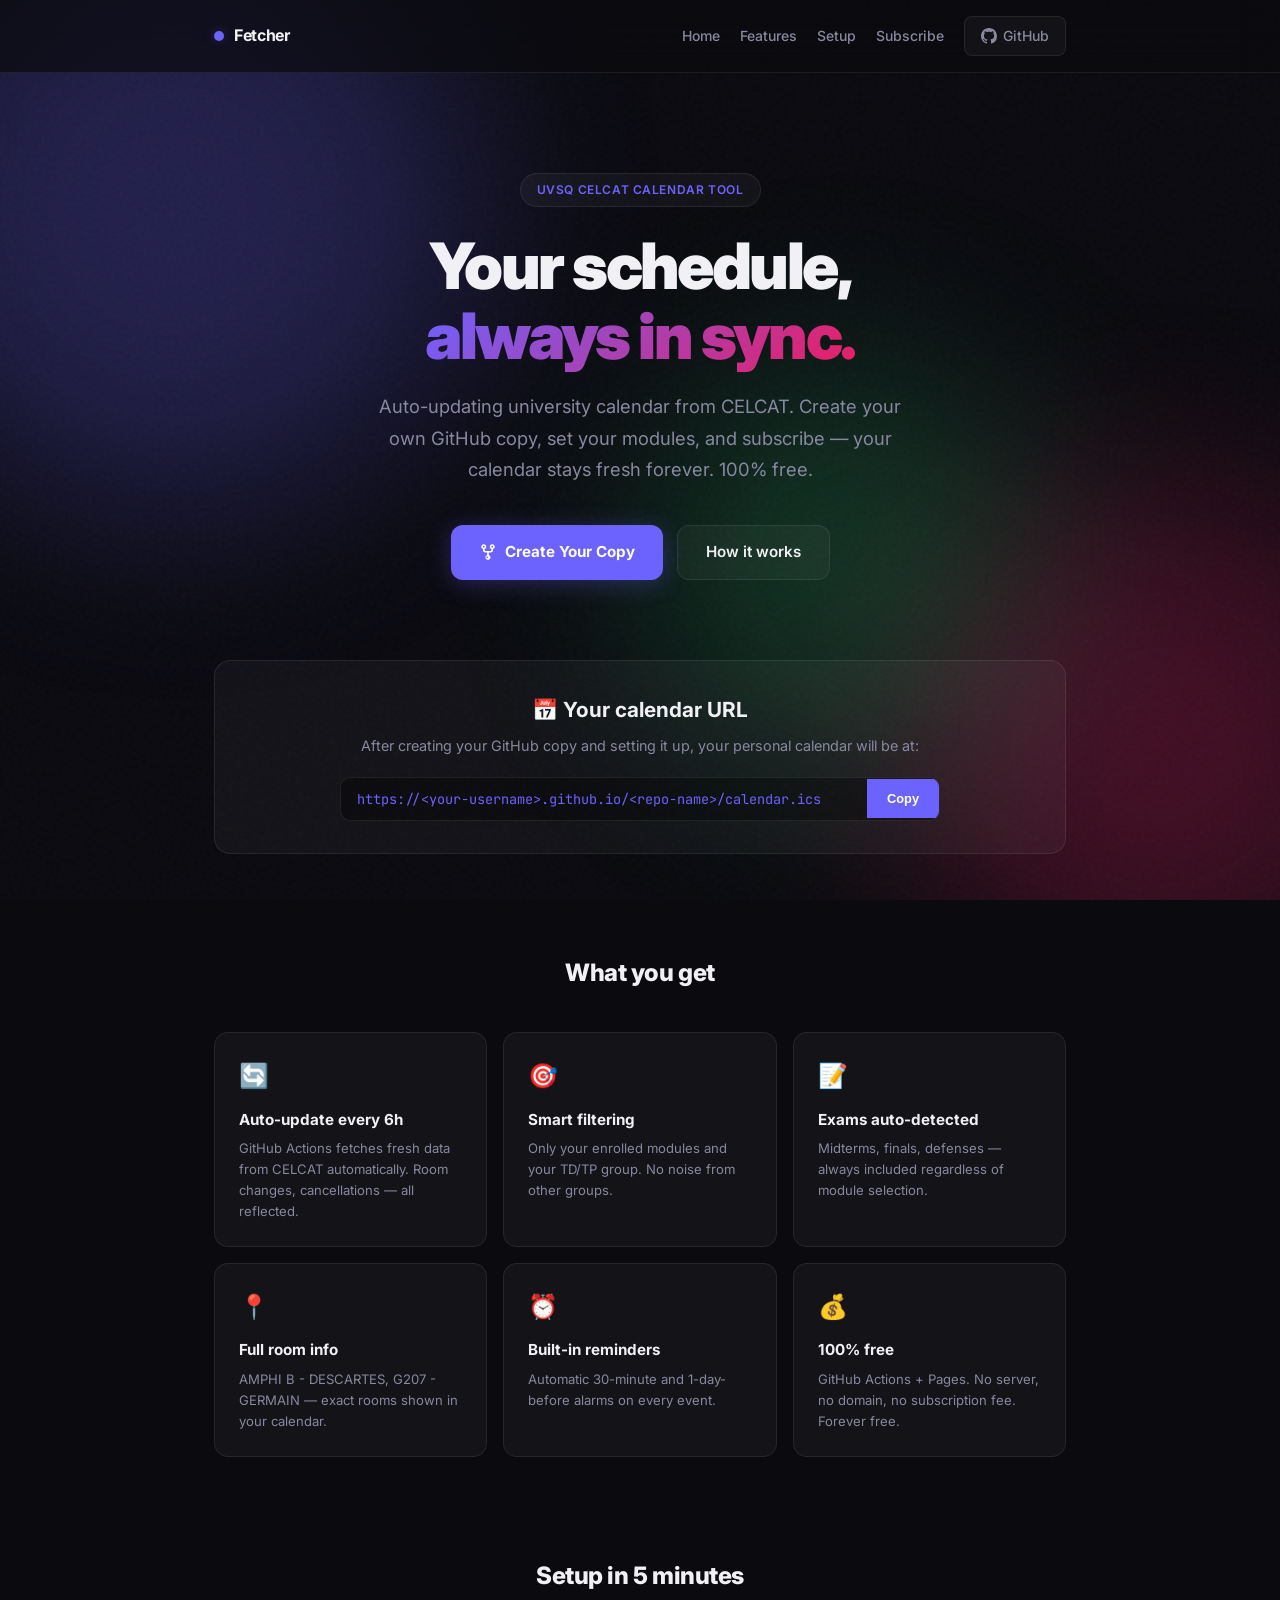
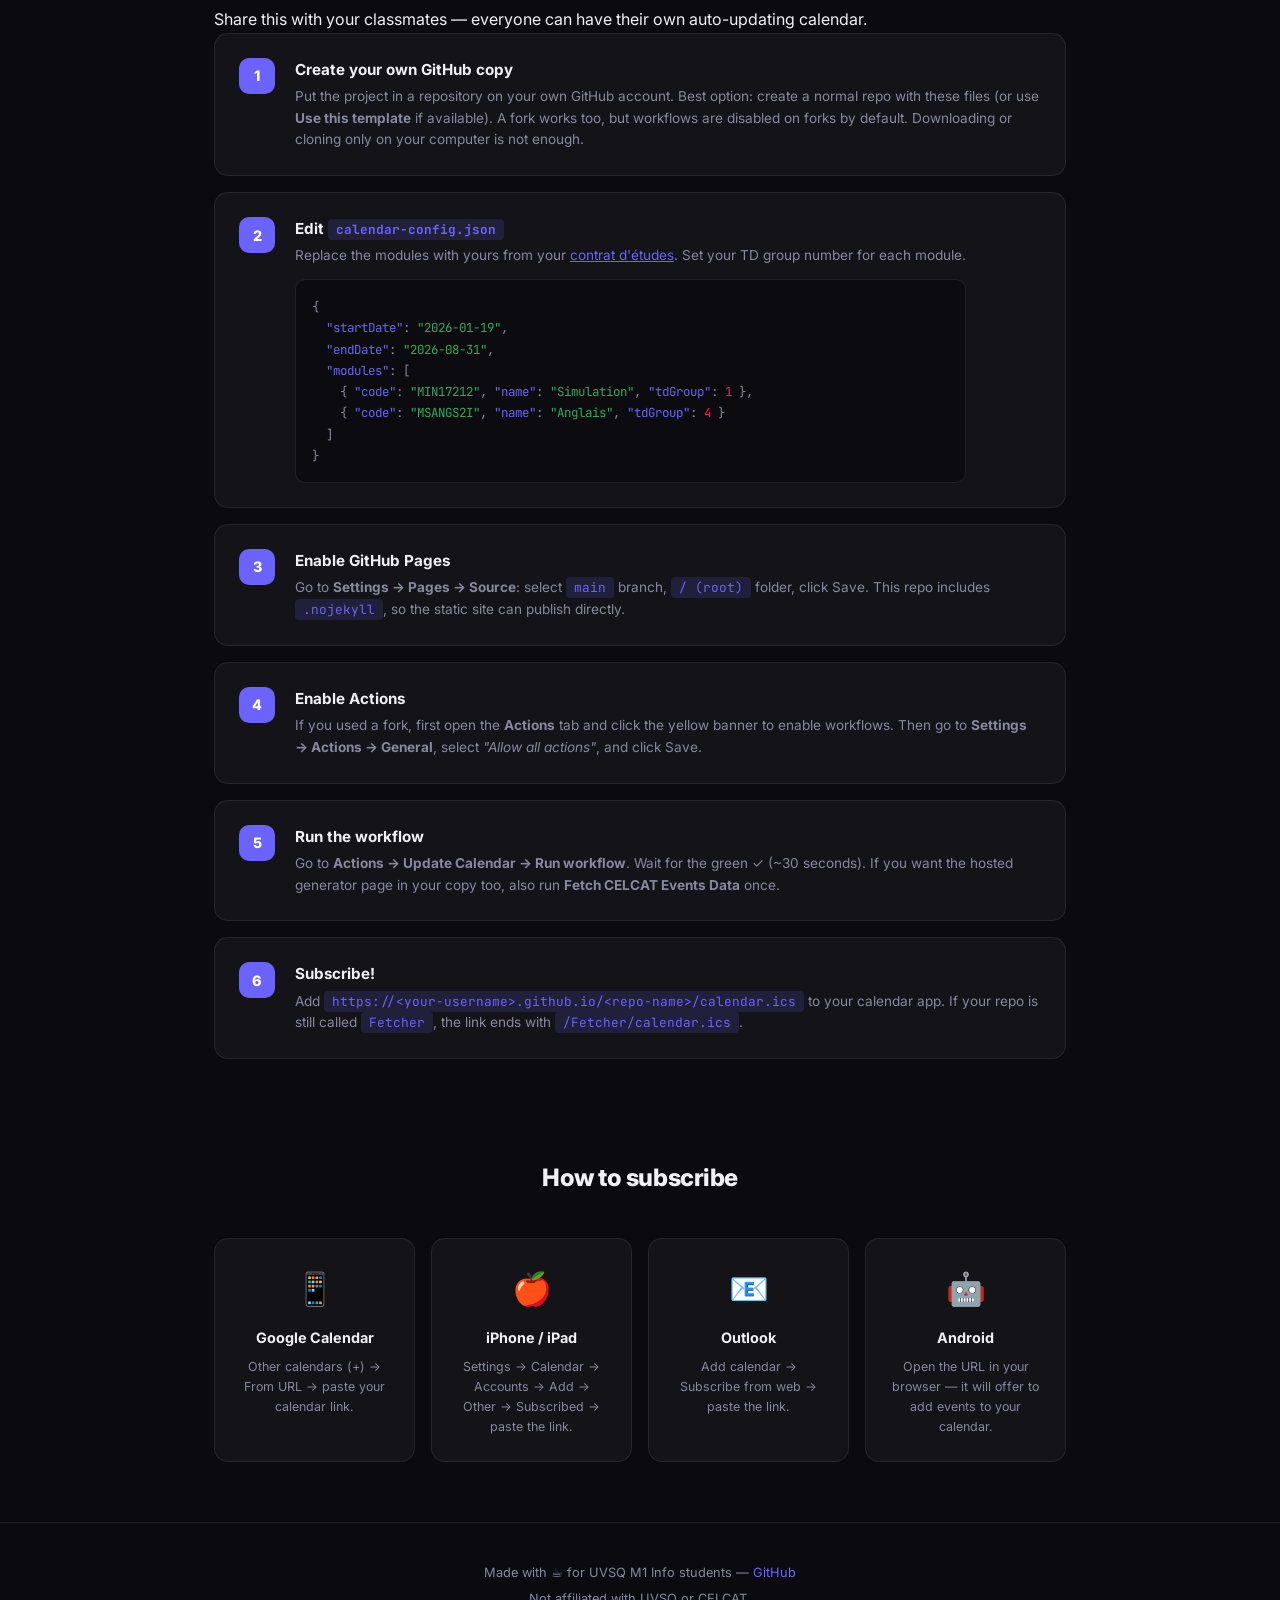
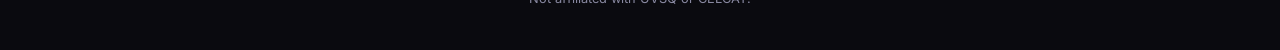
==== docs.html @ b6e33014 "Add guide and index HTML templates for UVSQ Calendar Fetcher - Created guide.html for detailed instr" ====
<!DOCTYPE html>
<html lang="en" data-theme="dark">

<head>
  <meta charset="UTF-8" />
  <meta name="viewport" content="width=device-width, initial-scale=1.0" />
  <title>Fetcher — UVSQ CELCAT Calendar</title>
  <meta name="description"
    content="Auto-updating university calendar from CELCAT UVSQ. Subscribe once, stay synced forever." />
  <link rel="preconnect" href="https://fonts.googleapis.com" />
  <link rel="preconnect" href="https://fonts.gstatic.com" crossorigin />
  <link
    href="https://fonts.googleapis.com/css2?family=Inter:wght@300;400;500;600;700;800;900&family=JetBrains+Mono:wght@400;500;600&display=swap"
    rel="stylesheet" />
  <style>
    *,
    *::before,
    *::after {
      margin: 0;
      padding: 0;
      box-sizing: border-box;
    }

    :root {
      --bg: #0a0a0f;
      --surface: rgba(255, 255, 255, 0.04);
      --surface-hover: rgba(255, 255, 255, 0.08);
      --border: rgba(255, 255, 255, 0.08);
      --text: #f0f0f5;
      --text-dim: #8888a0;
      --accent: #6c63ff;
      --accent-glow: rgba(108, 99, 255, 0.3);
      --green: #27ae60;
      --pink: #e91e63;
    }

    body {
      font-family: 'Inter', system-ui, sans-serif;
      background: var(--bg);
      color: var(--text);
      min-height: 100vh;
      overflow-x: hidden;
      line-height: 1.6;
    }

    /* Animated background */
    .bg-blobs {
      position: fixed;
      inset: 0;
      z-index: 0;
      pointer-events: none;
      overflow: hidden;
    }

    .blob {
      position: absolute;
      border-radius: 50%;
      filter: blur(100px);
      opacity: .25;
      animation: float 20s ease-in-out infinite alternate;
    }

    .blob-1 {
      width: 600px;
      height: 600px;
      background: var(--accent);
      top: -10%;
      left: -10%;
    }

    .blob-2 {
      width: 500px;
      height: 500px;
      background: var(--pink);
      bottom: -10%;
      right: -10%;
      animation-delay: -7s;
    }

    .blob-3 {
      width: 400px;
      height: 400px;
      background: var(--green);
      top: 40%;
      left: 50%;
      animation-delay: -14s;
    }

    @keyframes float {
      0% {
        transform: translate(0, 0) scale(1);
      }

      33% {
        transform: translate(30px, -20px) scale(1.05);
      }

      66% {
        transform: translate(-20px, 15px) scale(.95);
      }

      100% {
        transform: translate(10px, -10px) scale(1.02);
      }
    }

    .grain {
      position: fixed;
      inset: 0;
      z-index: 1;
      pointer-events: none;
      opacity: .03;
      background-image: url("data:image/svg+xml,%3Csvg viewBox='0 0 256 256' xmlns='http://www.w3.org/2000/svg'%3E%3Cfilter id='n'%3E%3CfeTurbulence type='fractalNoise' baseFrequency='0.9' numOctaves='4' stitchTiles='stitch'/%3E%3C/filter%3E%3Crect width='100%25' height='100%25' filter='url(%23n)'/%3E%3C/svg%3E");
    }

    /* Layout */
    .container {
      position: relative;
      z-index: 2;
      max-width: 900px;
      margin: 0 auto;
      padding: 0 24px;
    }

    /* Navbar */
    .navbar {
      position: sticky;
      top: 0;
      z-index: 10;
      padding: 16px 0;
      background: rgba(10, 10, 15, 0.7);
      backdrop-filter: blur(20px);
      border-bottom: 1px solid var(--border);
    }

    .navbar-inner {
      max-width: 900px;
      margin: 0 auto;
      padding: 0 24px;
      display: flex;
      align-items: center;
      justify-content: space-between;
    }

    .brand {
      display: flex;
      align-items: center;
      gap: 10px;
      text-decoration: none;
      color: inherit;
    }

    .brand-dot {
      width: 10px;
      height: 10px;
      border-radius: 50%;
      background: var(--accent);
      box-shadow: 0 0 12px var(--accent-glow);
    }

    .brand-text {
      font-weight: 700;
      font-size: 1rem;
      letter-spacing: -.02em;
    }

    .nav-links {
      display: flex;
      gap: 20px;
      align-items: center;
    }

    .nav-links a {
      color: var(--text-dim);
      text-decoration: none;
      font-size: .875rem;
      font-weight: 500;
      transition: color .2s;
    }

    .nav-links a:hover {
      color: var(--text);
    }

    .gh-btn {
      display: inline-flex;
      align-items: center;
      gap: 6px;
      padding: 8px 16px;
      background: var(--surface);
      border: 1px solid var(--border);
      border-radius: 8px;
      color: var(--text);
      text-decoration: none;
      font-size: .8rem;
      font-weight: 600;
      transition: all .2s;
    }

    .gh-btn:hover {
      background: var(--surface-hover);
      border-color: var(--accent);
    }

    .gh-btn svg {
      width: 16px;
      height: 16px;
      fill: currentColor;
    }

    /* Hero */
    .hero {
      padding: 100px 0 60px;
      text-align: center;
    }

    .hero-badge {
      display: inline-block;
      padding: 6px 16px;
      border-radius: 20px;
      font-size: .75rem;
      font-weight: 600;
      letter-spacing: .05em;
      text-transform: uppercase;
      background: var(--surface);
      border: 1px solid var(--border);
      color: var(--accent);
      margin-bottom: 24px;
    }

    .hero h1 {
      font-size: clamp(2.5rem, 6vw, 4rem);
      font-weight: 900;
      letter-spacing: -.04em;
      line-height: 1.1;
      margin-bottom: 20px;
    }

    .hero h1 span {
      background: linear-gradient(135deg, var(--accent), var(--pink));
      -webkit-background-clip: text;
      -webkit-text-fill-color: transparent;
      background-clip: text;
    }

    .hero p {
      font-size: 1.15rem;
      color: var(--text-dim);
      max-width: 560px;
      margin: 0 auto 40px;
      line-height: 1.7;
    }

    .hero-actions {
      display: flex;
      gap: 14px;
      justify-content: center;
      flex-wrap: wrap;
    }

    .btn-primary {
      display: inline-flex;
      align-items: center;
      gap: 8px;
      padding: 14px 28px;
      background: var(--accent);
      color: #fff;
      border: none;
      border-radius: 12px;
      font-size: .95rem;
      font-weight: 700;
      cursor: pointer;
      text-decoration: none;
      transition: all .25s;
      box-shadow: 0 4px 24px var(--accent-glow);
    }

    .btn-primary:hover {
      transform: translateY(-2px);
      box-shadow: 0 8px 32px var(--accent-glow);
    }

    .btn-secondary {
      display: inline-flex;
      align-items: center;
      gap: 8px;
      padding: 14px 28px;
      background: var(--surface);
      color: var(--text);
      border: 1px solid var(--border);
      border-radius: 12px;
      font-size: .95rem;
      font-weight: 600;
      cursor: pointer;
      text-decoration: none;
      transition: all .25s;
    }

    .btn-secondary:hover {
      background: var(--surface-hover);
      border-color: var(--accent);
    }

    /* URL box */
    .url-section {
      padding: 20px 0 60px;
    }

    .url-card {
      background: var(--surface);
      border: 1px solid var(--border);
      border-radius: 16px;
      padding: 32px;
      text-align: center;
    }

    .url-card h2 {
      font-size: 1.3rem;
      font-weight: 700;
      margin-bottom: 8px;
    }

    .url-card p {
      color: var(--text-dim);
      font-size: .9rem;
      margin-bottom: 20px;
    }

    .url-box {
      display: flex;
      align-items: center;
      gap: 0;
      background: rgba(0, 0, 0, .3);
      border: 1px solid var(--border);
      border-radius: 10px;
      overflow: hidden;
      max-width: 600px;
      margin: 0 auto;
    }

    .url-box input {
      flex: 1;
      padding: 12px 16px;
      background: transparent;
      border: none;
      color: var(--accent);
      font-family: 'JetBrains Mono', monospace;
      font-size: .85rem;
      outline: none;
      min-width: 0;
    }

    .url-box button {
      padding: 12px 20px;
      background: var(--accent);
      color: #fff;
      border: none;
      font-weight: 700;
      font-size: .8rem;
      cursor: pointer;
      transition: background .2s;
      white-space: nowrap;
    }

    .url-box button:hover {
      background: #5a52e0;
    }

    /* Features */
    .features {
      padding: 40px 0 60px;
    }

    .features h2 {
      font-size: 1.5rem;
      font-weight: 800;
      text-align: center;
      margin-bottom: 40px;
      letter-spacing: -.02em;
    }

    .feature-grid {
      display: grid;
      grid-template-columns: repeat(auto-fit, minmax(250px, 1fr));
      gap: 16px;
    }

    .feature-card {
      background: var(--surface);
      border: 1px solid var(--border);
      border-radius: 14px;
      padding: 24px;
      transition: all .25s;
    }

    .feature-card:hover {
      border-color: var(--accent);
      transform: translateY(-2px);
    }

    .feature-icon {
      font-size: 1.5rem;
      margin-bottom: 12px;
    }

    .feature-card h3 {
      font-size: .95rem;
      font-weight: 700;
      margin-bottom: 6px;
    }

    .feature-card p {
      font-size: .82rem;
      color: var(--text-dim);
      line-height: 1.6;
    }

    /* Setup steps */
    .setup {
      padding: 40px 0 60px;
    }

    .setup h2 {
      font-size: 1.5rem;
      font-weight: 800;
      text-align: center;
      margin-bottom: 12px;
      letter-spacing: -.02em;
    }

    .setup>p {
      text-align: center;
      color: var(--text-dim);
      font-size: .95rem;
      margin-bottom: 40px;
    }

    .steps {
      display: flex;
      flex-direction: column;
      gap: 16px;
    }

    .step {
      display: flex;
      gap: 20px;
      align-items: flex-start;
      background: var(--surface);
      border: 1px solid var(--border);
      border-radius: 14px;
      padding: 24px;
      transition: border-color .2s;
    }

    .step:hover {
      border-color: var(--accent);
    }

    .step-num {
      flex-shrink: 0;
      width: 36px;
      height: 36px;
      border-radius: 10px;
      background: var(--accent);
      color: #fff;
      display: flex;
      align-items: center;
      justify-content: center;
      font-weight: 800;
      font-size: .9rem;
    }

    .step-content h3 {
      font-size: .95rem;
      font-weight: 700;
      margin-bottom: 4px;
    }

    .step-content p {
      font-size: .85rem;
      color: var(--text-dim);
      line-height: 1.6;
    }

    .step-content code {
      padding: 2px 8px;
      background: rgba(108, 99, 255, 0.15);
      border-radius: 4px;
      font-family: 'JetBrains Mono', monospace;
      font-size: .8rem;
      color: var(--accent);
    }

    /* Config example */
    .config-block {
      margin-top: 12px;
      background: rgba(0, 0, 0, .3);
      border: 1px solid var(--border);
      border-radius: 10px;
      padding: 16px;
      overflow-x: auto;
    }

    .config-block pre {
      font-family: 'JetBrains Mono', monospace;
      font-size: .78rem;
      line-height: 1.7;
      color: var(--text-dim);
      white-space: pre;
    }

    .config-block .key {
      color: var(--accent);
    }

    .config-block .str {
      color: var(--green);
    }

    .config-block .num {
      color: var(--pink);
    }

    /* Subscribe section */
    .subscribe {
      padding: 40px 0 60px;
    }

    .subscribe h2 {
      font-size: 1.5rem;
      font-weight: 800;
      text-align: center;
      margin-bottom: 40px;
      letter-spacing: -.02em;
    }

    .sub-grid {
      display: grid;
      grid-template-columns: repeat(auto-fit, minmax(200px, 1fr));
      gap: 16px;
    }

    .sub-card {
      background: var(--surface);
      border: 1px solid var(--border);
      border-radius: 14px;
      padding: 24px;
      text-align: center;
      transition: all .25s;
    }

    .sub-card:hover {
      border-color: var(--accent);
      transform: translateY(-2px);
    }

    .sub-card .icon {
      font-size: 2rem;
      margin-bottom: 12px;
    }

    .sub-card h3 {
      font-size: .9rem;
      font-weight: 700;
      margin-bottom: 8px;
    }

    .sub-card p {
      font-size: .78rem;
      color: var(--text-dim);
      line-height: 1.6;
    }

    /* Footer */
    .footer {
      padding: 40px 0;
      text-align: center;
      border-top: 1px solid var(--border);
      color: var(--text-dim);
      font-size: .8rem;
    }

    .footer a {
      color: var(--accent);
      text-decoration: none;
    }

    .footer a:hover {
      text-decoration: underline;
    }

    /* Mobile */
    @media (max-width: 640px) {
      .hero {
        padding: 60px 0 40px;
      }

      .hero-actions {
        flex-direction: column;
        align-items: center;
      }

      .nav-links a:not(.gh-btn) {
        display: none;
      }

      .url-box {
        flex-direction: column;
      }

      .url-box button {
        width: 100%;
      }
    }
  </style>
</head>

<body>

  <div class="bg-blobs" aria-hidden="true">
    <div class="blob blob-1"></div>
    <div class="blob blob-2"></div>
    <div class="blob blob-3"></div>
  </div>
  <div class="grain" aria-hidden="true"></div>

  <!-- Navbar -->
  <nav class="navbar">
    <div class="navbar-inner">
      <a href="index.html" class="brand">
        <div class="brand-dot"></div>
        <span class="brand-text">Fetcher</span>
      </a>
      <div class="nav-links">
        <a href="index.html">Home</a>
        <a href="#features">Features</a>
        <a href="#setup">Setup</a>
        <a href="#subscribe">Subscribe</a>
        <a href="https://github.com/AbdelkarimDouadjia/Fetcher" class="gh-btn">
          <svg viewBox="0 0 16 16">
            <path
              d="M8 0C3.58 0 0 3.58 0 8c0 3.54 2.29 6.53 5.47 7.59.4.07.55-.17.55-.38 0-.19-.01-.82-.01-1.49-2.01.37-2.53-.49-2.69-.94-.09-.23-.48-.94-.82-1.13-.28-.15-.68-.52-.01-.53.63-.01 1.08.58 1.23.82.72 1.21 1.87.87 2.33.66.07-.52.28-.87.51-1.07-1.78-.2-3.64-.89-3.64-3.95 0-.87.31-1.59.82-2.15-.08-.2-.36-1.02.08-2.12 0 0 .67-.21 2.2.82.64-.18 1.32-.27 2-.27.68 0 1.36.09 2 .27 1.53-1.04 2.2-.82 2.2-.82.44 1.1.16 1.92.08 2.12.51.56.82 1.27.82 2.15 0 3.07-1.87 3.75-3.65 3.95.29.25.54.73.54 1.48 0 1.07-.01 1.93-.01 2.2 0 .21.15.46.55.38A8.013 8.013 0 0016 8c0-4.42-3.58-8-8-8z" />
          </svg>
          GitHub
        </a>
      </div>
    </div>
  </nav>

  <!-- Hero -->
  <section class="hero">
    <div class="container">
      <div class="hero-badge">UVSQ CELCAT Calendar Tool</div>
      <h1>Your schedule,<br /><span>always in sync.</span></h1>
      <p>Auto-updating university calendar from CELCAT. Create your own GitHub copy, set your modules, and subscribe —
        your calendar stays fresh forever. 100% free.</p>
      <div class="hero-actions">
        <a href="https://github.com/AbdelkarimDouadjia/Fetcher" class="btn-primary">
          <svg width="18" height="18" viewBox="0 0 16 16" fill="currentColor">
            <path
              d="M5 5.372v.878c0 .414.336.75.75.75h4.5a.75.75 0 00.75-.75v-.878a2.25 2.25 0 111.5 0v.878a2.25 2.25 0 01-2.25 2.25h-1.5v2.128a2.251 2.251 0 11-1.5 0V8.5h-1.5A2.25 2.25 0 013.5 6.25v-.878a2.25 2.25 0 111.5 0zM5 3.25a.75.75 0 10-1.5 0 .75.75 0 001.5 0zm6.75.75a.75.75 0 10 0-1.5.75.75 0 000 1.5zM8 12.75a.75.75 0 10-1.5 0 .75.75 0 001.5 0z" />
          </svg>
          Create Your Copy
        </a>
        <a href="#setup" class="btn-secondary">How it works</a>
      </div>
    </div>
  </section>

  <!-- Calendar URL -->
  <section class="url-section">
    <div class="container">
      <div class="url-card">
        <h2>📅 Your calendar URL</h2>
        <p>After creating your GitHub copy and setting it up, your personal calendar will be at:</p>
        <div class="url-box">
          <input type="text" id="calUrl" value="https://&lt;your-username&gt;.github.io/&lt;repo-name&gt;/calendar.ics"
            readonly />
          <button onclick="copyUrl()">Copy</button>
        </div>
      </div>
    </div>
  </section>

  <!-- Features -->
  <section class="features" id="features">
    <div class="container">
      <h2>What you get</h2>
      <div class="feature-grid">
        <div class="feature-card">
          <div class="feature-icon">🔄</div>
          <h3>Auto-update every 6h</h3>
          <p>GitHub Actions fetches fresh data from CELCAT automatically. Room changes, cancellations — all reflected.
          </p>
        </div>
        <div class="feature-card">
          <div class="feature-icon">🎯</div>
          <h3>Smart filtering</h3>
          <p>Only your enrolled modules and your TD/TP group. No noise from other groups.</p>
        </div>
        <div class="feature-card">
          <div class="feature-icon">📝</div>
          <h3>Exams auto-detected</h3>
          <p>Midterms, finals, defenses — always included regardless of module selection.</p>
        </div>
        <div class="feature-card">
          <div class="feature-icon">📍</div>
          <h3>Full room info</h3>
          <p>AMPHI B - DESCARTES, G207 - GERMAIN — exact rooms shown in your calendar.</p>
        </div>
        <div class="feature-card">
          <div class="feature-icon">⏰</div>
          <h3>Built-in reminders</h3>
          <p>Automatic 30-minute and 1-day-before alarms on every event.</p>
        </div>
        <div class="feature-card">
          <div class="feature-icon">💰</div>
          <h3>100% free</h3>
          <p>GitHub Actions + Pages. No server, no domain, no subscription fee. Forever free.</p>
        </div>
      </div>
    </div>
  </section>

  <!-- Setup -->
  <section class="setup" id="setup">
    <div class="container">
      <h2>Setup in 5 minutes</h2>
      <p>Share this with your classmates — everyone can have their own auto-updating calendar.</p>

      <div class="steps">
        <div class="step">
          <div class="step-num">1</div>
          <div class="step-content">
            <h3>Create your own GitHub copy</h3>
            <p>Put the project in a repository on your own GitHub account. Best option: create a normal repo with these
              files (or use <strong>Use this template</strong> if available). A fork works too, but workflows are
              disabled on forks by default. Downloading or cloning only on your computer is not enough.</p>
          </div>
        </div>

        <div class="step">
          <div class="step-num">2</div>
          <div class="step-content">
            <h3>Edit <code>calendar-config.json</code></h3>
            <p>Replace the modules with yours from your <a
                href="https://inscription.uvsq.fr/ipweb/jsp/contrat_peda_standalone.jsf" style="color:var(--accent)"
                target="_blank">contrat d'études</a>. Set your TD group number for each module.</p>
            <div class="config-block">
              <pre>{
  <span class="key">"startDate"</span>: <span class="str">"2026-01-19"</span>,
  <span class="key">"endDate"</span>: <span class="str">"2026-08-31"</span>,
  <span class="key">"modules"</span>: [
    { <span class="key">"code"</span>: <span class="str">"MIN17212"</span>, <span class="key">"name"</span>: <span class="str">"Simulation"</span>, <span class="key">"tdGroup"</span>: <span class="num">1</span> },
    { <span class="key">"code"</span>: <span class="str">"MSANGS2I"</span>, <span class="key">"name"</span>: <span class="str">"Anglais"</span>, <span class="key">"tdGroup"</span>: <span class="num">4</span> }
  ]
}</pre>
            </div>
          </div>
        </div>

        <div class="step">
          <div class="step-num">3</div>
          <div class="step-content">
            <h3>Enable GitHub Pages</h3>
            <p>Go to <strong>Settings → Pages → Source</strong>: select <code>main</code> branch, <code>/ (root)</code>
              folder, click Save. This repo includes <code>.nojekyll</code>, so the static site can publish directly.
            </p>
          </div>
        </div>

        <div class="step">
          <div class="step-num">4</div>
          <div class="step-content">
            <h3>Enable Actions</h3>
            <p>If you used a fork, first open the <strong>Actions</strong> tab and click the yellow banner to enable
              workflows. Then go to <strong>Settings → Actions → General</strong>, select <em>"Allow all actions"</em>,
              and click Save.</p>
          </div>
        </div>

        <div class="step">
          <div class="step-num">5</div>
          <div class="step-content">
            <h3>Run the workflow</h3>
            <p>Go to <strong>Actions → Update Calendar → Run workflow</strong>. Wait for the green ✓ (~30 seconds). If
              you want the hosted generator page in your copy too, also run <strong>Fetch CELCAT Events Data</strong>
              once.</p>
          </div>
        </div>

        <div class="step">
          <div class="step-num">6</div>
          <div class="step-content">
            <h3>Subscribe!</h3>
            <p>Add <code>https://&lt;your-username&gt;.github.io/&lt;repo-name&gt;/calendar.ics</code> to your calendar
              app. If your repo is still called <code>Fetcher</code>, the link ends with
              <code>/Fetcher/calendar.ics</code>.</p>
          </div>
        </div>
      </div>
    </div>
  </section>

  <!-- Subscribe guide -->
  <section class="subscribe" id="subscribe">
    <div class="container">
      <h2>How to subscribe</h2>
      <div class="sub-grid">
        <div class="sub-card">
          <div class="icon">📱</div>
          <h3>Google Calendar</h3>
          <p>Other calendars (+) → From URL → paste your calendar link.</p>
        </div>
        <div class="sub-card">
          <div class="icon">🍎</div>
          <h3>iPhone / iPad</h3>
          <p>Settings → Calendar → Accounts → Add → Other → Subscribed → paste the link.</p>
        </div>
        <div class="sub-card">
          <div class="icon">📧</div>
          <h3>Outlook</h3>
          <p>Add calendar → Subscribe from web → paste the link.</p>
        </div>
        <div class="sub-card">
          <div class="icon">🤖</div>
          <h3>Android</h3>
          <p>Open the URL in your browser — it will offer to add events to your calendar.</p>
        </div>
      </div>
    </div>
  </section>

  <!-- Footer -->
  <footer class="footer">
    <div class="container">
      <p>
        Made with ☕ for UVSQ M1 Info students &mdash;
        <a href="https://github.com/AbdelkarimDouadjia/Fetcher">GitHub</a>
      </p>
      <p style="margin-top:6px">Not affiliated with UVSQ or CELCAT.</p>
    </div>
  </footer>

  <script>
    function copyUrl() {
      const input = document.getElementById('calUrl');
      navigator.clipboard.writeText(input.value).then(() => {
        const btn = input.nextElementSibling;
        btn.textContent = 'Copied!';
        setTimeout(() => btn.textContent = 'Copy', 2000);
      });
    }

    // Smooth scroll
    document.querySelectorAll('a[href^="#"]').forEach(a => {
      a.addEventListener('click', e => {
        e.preventDefault();
        const target = document.querySelector(a.getAttribute('href'));
        if (target) target.scrollIntoView({ behavior: 'smooth', block: 'start' });
      });
    });
  </script>
</body>

</html>
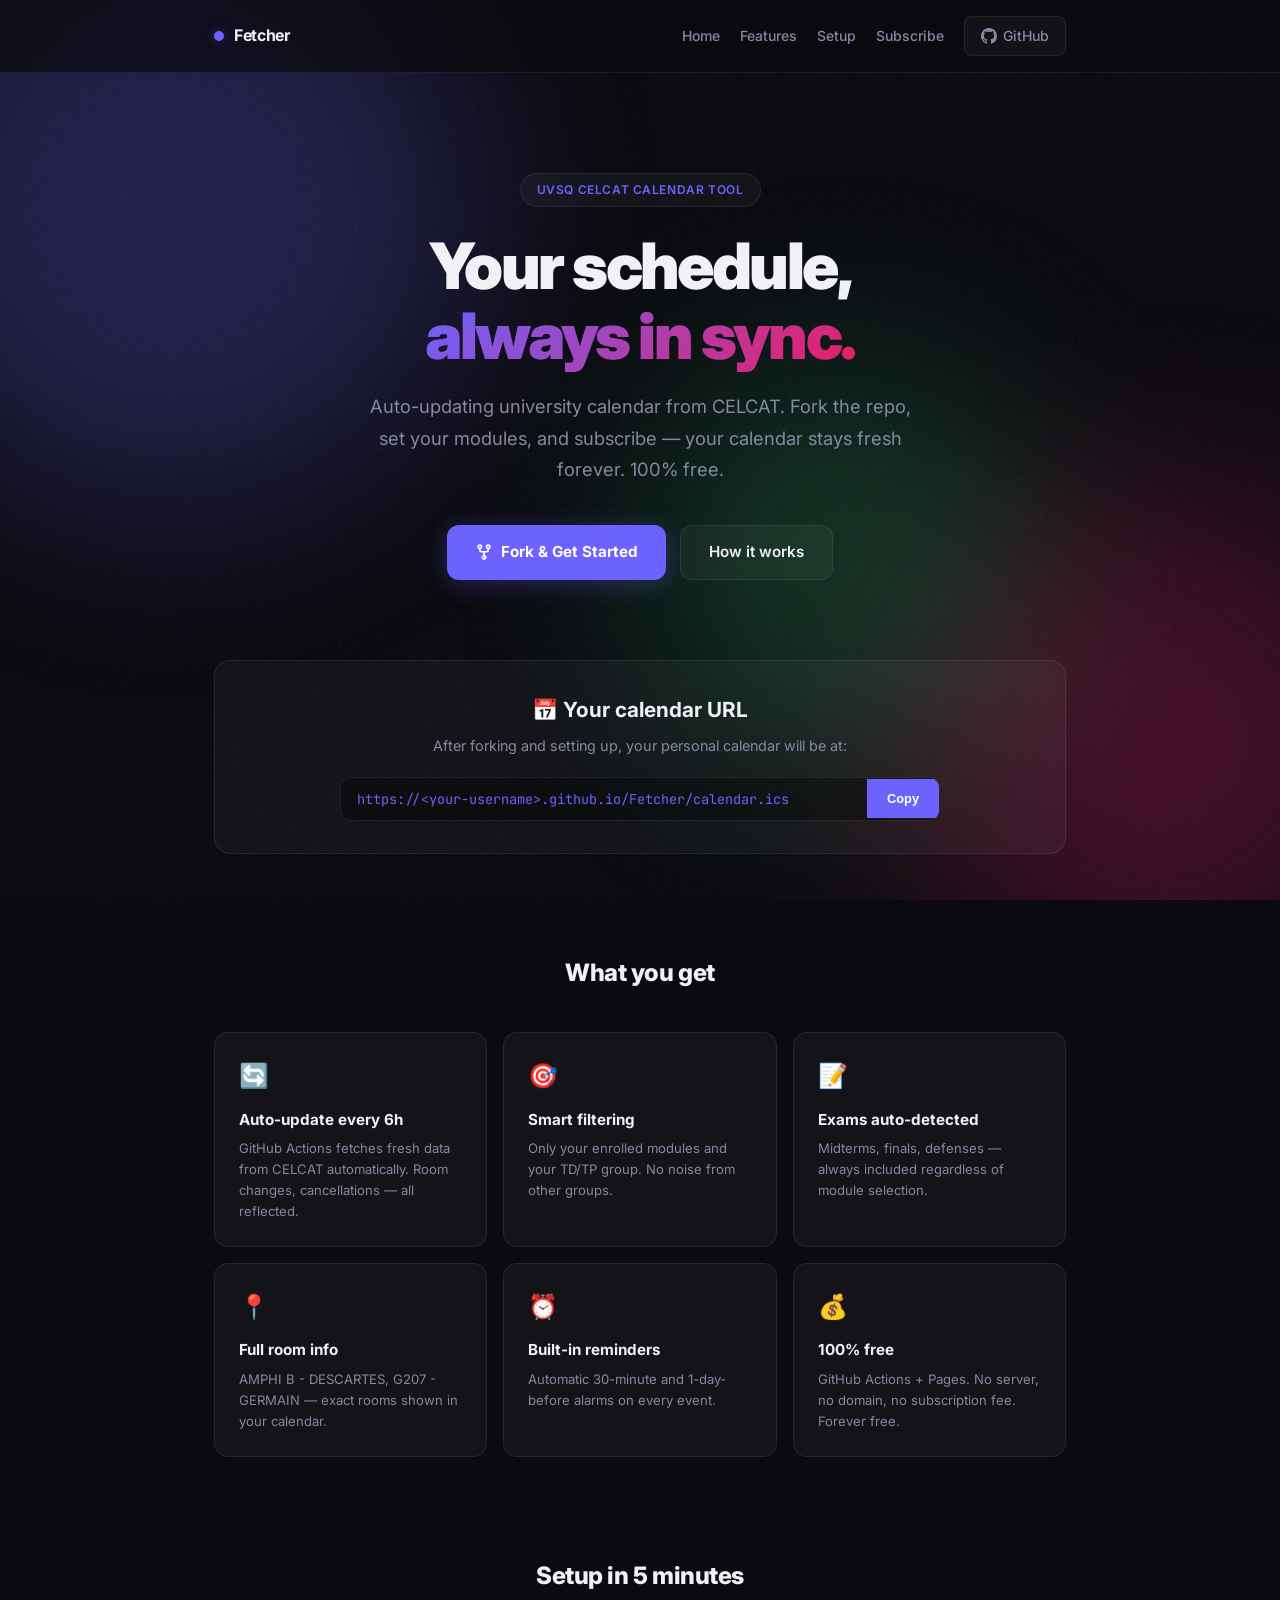
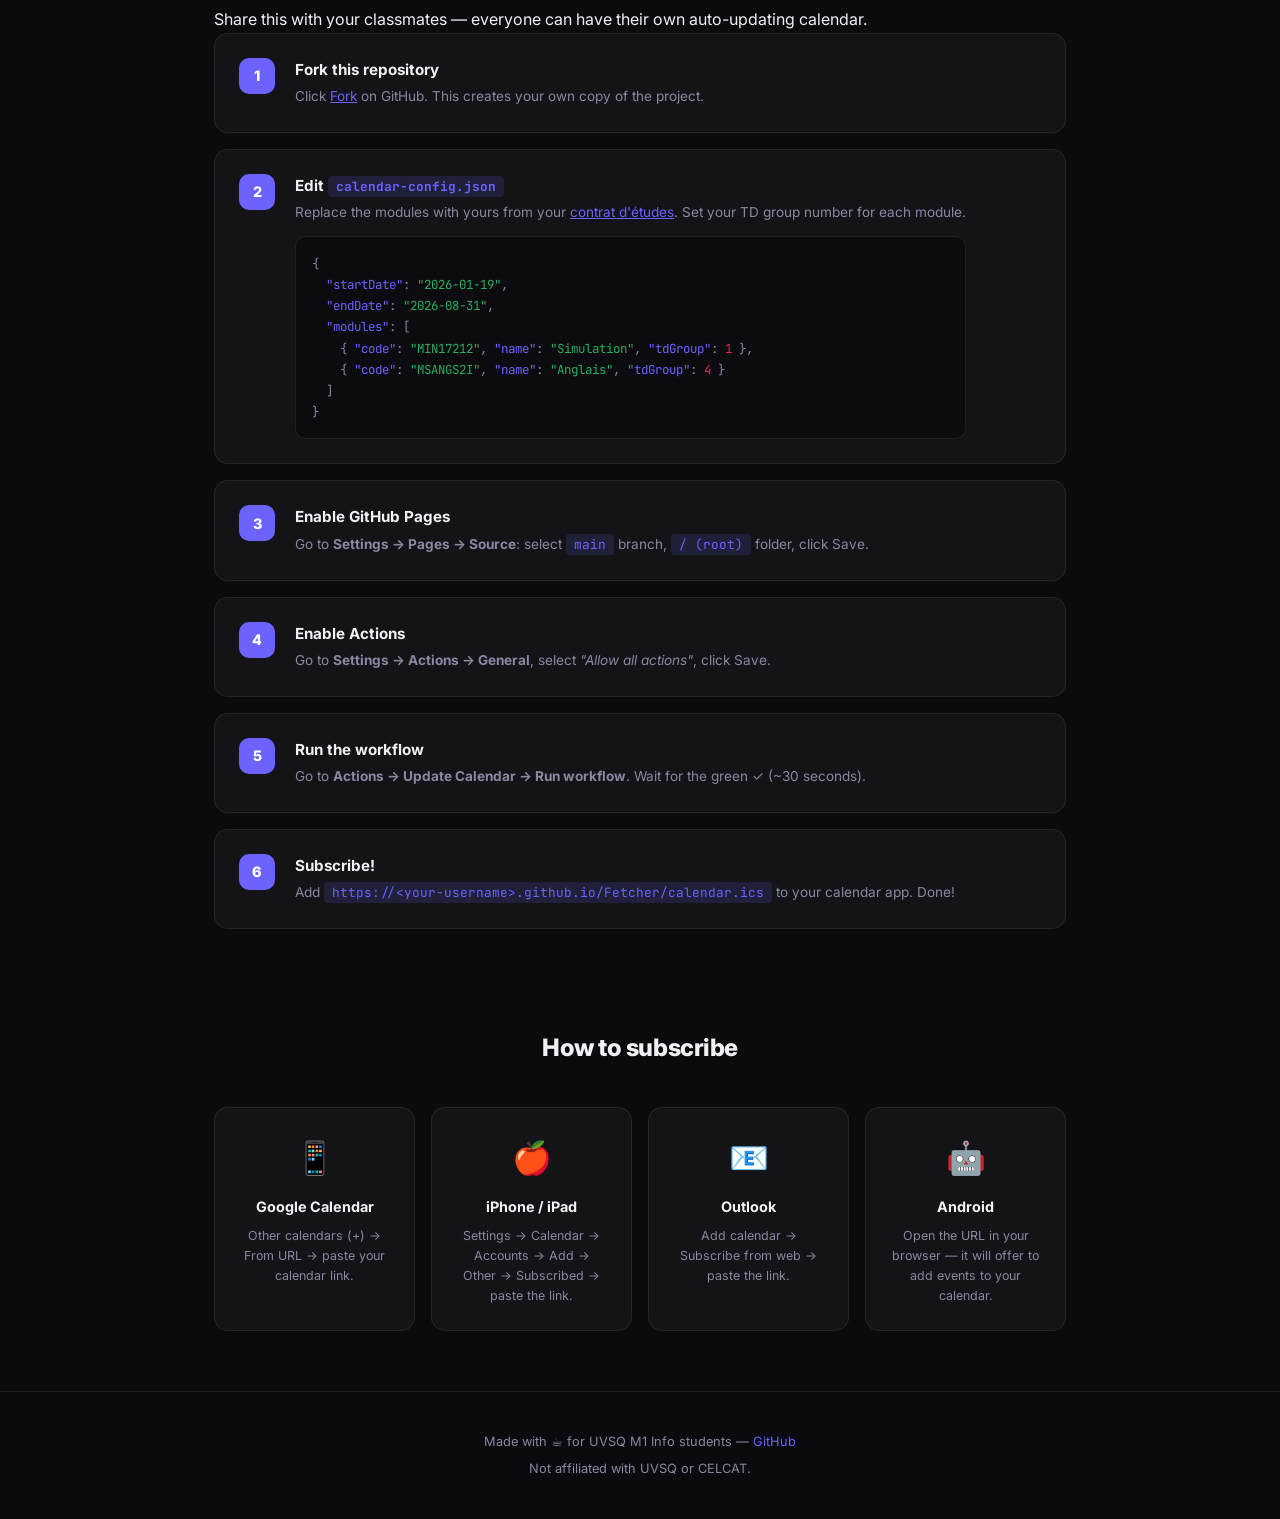
==== commit 67841c8a: "Update documentation and instructions for GitHub setup; emphasize forking the repository and using G" ====
--- a/docs.html
+++ b/docs.html
@@ -1,35 +1,25 @@
 <!DOCTYPE html>
 <html lang="en" data-theme="dark">
-
 <head>
   <meta charset="UTF-8" />
   <meta name="viewport" content="width=device-width, initial-scale=1.0" />
   <title>Fetcher — UVSQ CELCAT Calendar</title>
-  <meta name="description"
-    content="Auto-updating university calendar from CELCAT UVSQ. Subscribe once, stay synced forever." />
+  <meta name="description" content="Auto-updating university calendar from CELCAT UVSQ. Subscribe once, stay synced forever." />
   <link rel="preconnect" href="https://fonts.googleapis.com" />
   <link rel="preconnect" href="https://fonts.gstatic.com" crossorigin />
-  <link
-    href="https://fonts.googleapis.com/css2?family=Inter:wght@300;400;500;600;700;800;900&family=JetBrains+Mono:wght@400;500;600&display=swap"
-    rel="stylesheet" />
+  <link href="https://fonts.googleapis.com/css2?family=Inter:wght@300;400;500;600;700;800;900&family=JetBrains+Mono:wght@400;500;600&display=swap" rel="stylesheet" />
   <style>
-    *,
-    *::before,
-    *::after {
-      margin: 0;
-      padding: 0;
-      box-sizing: border-box;
-    }
+    *, *::before, *::after { margin: 0; padding: 0; box-sizing: border-box; }
 
     :root {
       --bg: #0a0a0f;
-      --surface: rgba(255, 255, 255, 0.04);
-      --surface-hover: rgba(255, 255, 255, 0.08);
-      --border: rgba(255, 255, 255, 0.08);
+      --surface: rgba(255,255,255,0.04);
+      --surface-hover: rgba(255,255,255,0.08);
+      --border: rgba(255,255,255,0.08);
       --text: #f0f0f5;
       --text-dim: #8888a0;
       --accent: #6c63ff;
-      --accent-glow: rgba(108, 99, 255, 0.3);
+      --accent-glow: rgba(108,99,255,0.3);
       --green: #27ae60;
       --pink: #e91e63;
     }
@@ -44,823 +34,408 @@
     }
 
     /* Animated background */
-    .bg-blobs {
-      position: fixed;
-      inset: 0;
-      z-index: 0;
-      pointer-events: none;
-      overflow: hidden;
-    }
-
+    .bg-blobs { position: fixed; inset: 0; z-index: 0; pointer-events: none; overflow: hidden; }
     .blob {
-      position: absolute;
-      border-radius: 50%;
-      filter: blur(100px);
-      opacity: .25;
+      position: absolute; border-radius: 50%; filter: blur(100px); opacity: .25;
       animation: float 20s ease-in-out infinite alternate;
     }
-
-    .blob-1 {
-      width: 600px;
-      height: 600px;
-      background: var(--accent);
-      top: -10%;
-      left: -10%;
-    }
-
-    .blob-2 {
-      width: 500px;
-      height: 500px;
-      background: var(--pink);
-      bottom: -10%;
-      right: -10%;
-      animation-delay: -7s;
-    }
-
-    .blob-3 {
-      width: 400px;
-      height: 400px;
-      background: var(--green);
-      top: 40%;
-      left: 50%;
-      animation-delay: -14s;
-    }
-
+    .blob-1 { width: 600px; height: 600px; background: var(--accent); top: -10%; left: -10%; }
+    .blob-2 { width: 500px; height: 500px; background: var(--pink); bottom: -10%; right: -10%; animation-delay: -7s; }
+    .blob-3 { width: 400px; height: 400px; background: var(--green); top: 40%; left: 50%; animation-delay: -14s; }
     @keyframes float {
-      0% {
-        transform: translate(0, 0) scale(1);
-      }
-
-      33% {
-        transform: translate(30px, -20px) scale(1.05);
-      }
-
-      66% {
-        transform: translate(-20px, 15px) scale(.95);
-      }
-
-      100% {
-        transform: translate(10px, -10px) scale(1.02);
-      }
+      0% { transform: translate(0, 0) scale(1); }
+      33% { transform: translate(30px, -20px) scale(1.05); }
+      66% { transform: translate(-20px, 15px) scale(.95); }
+      100% { transform: translate(10px, -10px) scale(1.02); }
     }
 
     .grain {
-      position: fixed;
-      inset: 0;
-      z-index: 1;
-      pointer-events: none;
-      opacity: .03;
+      position: fixed; inset: 0; z-index: 1; pointer-events: none; opacity: .03;
       background-image: url("data:image/svg+xml,%3Csvg viewBox='0 0 256 256' xmlns='http://www.w3.org/2000/svg'%3E%3Cfilter id='n'%3E%3CfeTurbulence type='fractalNoise' baseFrequency='0.9' numOctaves='4' stitchTiles='stitch'/%3E%3C/filter%3E%3Crect width='100%25' height='100%25' filter='url(%23n)'/%3E%3C/svg%3E");
     }
 
     /* Layout */
-    .container {
-      position: relative;
-      z-index: 2;
-      max-width: 900px;
-      margin: 0 auto;
-      padding: 0 24px;
-    }
+    .container { position: relative; z-index: 2; max-width: 900px; margin: 0 auto; padding: 0 24px; }
 
     /* Navbar */
     .navbar {
-      position: sticky;
-      top: 0;
-      z-index: 10;
-      padding: 16px 0;
-      background: rgba(10, 10, 15, 0.7);
-      backdrop-filter: blur(20px);
-      border-bottom: 1px solid var(--border);
-    }
-
-    .navbar-inner {
-      max-width: 900px;
-      margin: 0 auto;
-      padding: 0 24px;
-      display: flex;
-      align-items: center;
-      justify-content: space-between;
-    }
-
-    .brand {
-      display: flex;
-      align-items: center;
-      gap: 10px;
-      text-decoration: none;
-      color: inherit;
-    }
-
-    .brand-dot {
-      width: 10px;
-      height: 10px;
-      border-radius: 50%;
-      background: var(--accent);
-      box-shadow: 0 0 12px var(--accent-glow);
-    }
-
-    .brand-text {
-      font-weight: 700;
-      font-size: 1rem;
-      letter-spacing: -.02em;
-    }
-
-    .nav-links {
-      display: flex;
-      gap: 20px;
-      align-items: center;
-    }
-
+      position: sticky; top: 0; z-index: 10; padding: 16px 0;
+      background: rgba(10,10,15,0.7); backdrop-filter: blur(20px); border-bottom: 1px solid var(--border);
+    }
+    .navbar-inner { max-width: 900px; margin: 0 auto; padding: 0 24px; display: flex; align-items: center; justify-content: space-between; }
+    .brand { display: flex; align-items: center; gap: 10px; text-decoration: none; color: inherit; }
+    .brand-dot { width: 10px; height: 10px; border-radius: 50%; background: var(--accent); box-shadow: 0 0 12px var(--accent-glow); }
+    .brand-text { font-weight: 700; font-size: 1rem; letter-spacing: -.02em; }
+    .nav-links { display: flex; gap: 20px; align-items: center; }
     .nav-links a {
-      color: var(--text-dim);
-      text-decoration: none;
-      font-size: .875rem;
-      font-weight: 500;
+      color: var(--text-dim); text-decoration: none; font-size: .875rem; font-weight: 500;
       transition: color .2s;
     }
-
-    .nav-links a:hover {
-      color: var(--text);
-    }
-
+    .nav-links a:hover { color: var(--text); }
     .gh-btn {
-      display: inline-flex;
-      align-items: center;
-      gap: 6px;
-      padding: 8px 16px;
-      background: var(--surface);
-      border: 1px solid var(--border);
-      border-radius: 8px;
-      color: var(--text);
-      text-decoration: none;
-      font-size: .8rem;
-      font-weight: 600;
+      display: inline-flex; align-items: center; gap: 6px; padding: 8px 16px;
+      background: var(--surface); border: 1px solid var(--border); border-radius: 8px;
+      color: var(--text); text-decoration: none; font-size: .8rem; font-weight: 600;
       transition: all .2s;
     }
-
-    .gh-btn:hover {
-      background: var(--surface-hover);
-      border-color: var(--accent);
-    }
-
-    .gh-btn svg {
-      width: 16px;
-      height: 16px;
-      fill: currentColor;
-    }
+    .gh-btn:hover { background: var(--surface-hover); border-color: var(--accent); }
+    .gh-btn svg { width: 16px; height: 16px; fill: currentColor; }
 
     /* Hero */
-    .hero {
-      padding: 100px 0 60px;
-      text-align: center;
-    }
-
+    .hero { padding: 100px 0 60px; text-align: center; }
     .hero-badge {
-      display: inline-block;
-      padding: 6px 16px;
-      border-radius: 20px;
-      font-size: .75rem;
-      font-weight: 600;
-      letter-spacing: .05em;
-      text-transform: uppercase;
-      background: var(--surface);
-      border: 1px solid var(--border);
-      color: var(--accent);
+      display: inline-block; padding: 6px 16px; border-radius: 20px; font-size: .75rem;
+      font-weight: 600; letter-spacing: .05em; text-transform: uppercase;
+      background: var(--surface); border: 1px solid var(--border); color: var(--accent);
       margin-bottom: 24px;
     }
-
     .hero h1 {
-      font-size: clamp(2.5rem, 6vw, 4rem);
-      font-weight: 900;
-      letter-spacing: -.04em;
-      line-height: 1.1;
-      margin-bottom: 20px;
-    }
-
-    .hero h1 span {
-      background: linear-gradient(135deg, var(--accent), var(--pink));
-      -webkit-background-clip: text;
-      -webkit-text-fill-color: transparent;
-      background-clip: text;
-    }
-
-    .hero p {
-      font-size: 1.15rem;
-      color: var(--text-dim);
-      max-width: 560px;
-      margin: 0 auto 40px;
-      line-height: 1.7;
-    }
-
-    .hero-actions {
-      display: flex;
-      gap: 14px;
-      justify-content: center;
-      flex-wrap: wrap;
-    }
-
+      font-size: clamp(2.5rem, 6vw, 4rem); font-weight: 900; letter-spacing: -.04em;
+      line-height: 1.1; margin-bottom: 20px;
+    }
+    .hero h1 span { background: linear-gradient(135deg, var(--accent), var(--pink)); -webkit-background-clip: text; -webkit-text-fill-color: transparent; background-clip: text; }
+    .hero p { font-size: 1.15rem; color: var(--text-dim); max-width: 560px; margin: 0 auto 40px; line-height: 1.7; }
+
+    .hero-actions { display: flex; gap: 14px; justify-content: center; flex-wrap: wrap; }
     .btn-primary {
-      display: inline-flex;
-      align-items: center;
-      gap: 8px;
-      padding: 14px 28px;
-      background: var(--accent);
-      color: #fff;
-      border: none;
-      border-radius: 12px;
-      font-size: .95rem;
-      font-weight: 700;
-      cursor: pointer;
-      text-decoration: none;
+      display: inline-flex; align-items: center; gap: 8px; padding: 14px 28px;
+      background: var(--accent); color: #fff; border: none; border-radius: 12px;
+      font-size: .95rem; font-weight: 700; cursor: pointer; text-decoration: none;
+      transition: all .25s; box-shadow: 0 4px 24px var(--accent-glow);
+    }
+    .btn-primary:hover { transform: translateY(-2px); box-shadow: 0 8px 32px var(--accent-glow); }
+    .btn-secondary {
+      display: inline-flex; align-items: center; gap: 8px; padding: 14px 28px;
+      background: var(--surface); color: var(--text); border: 1px solid var(--border);
+      border-radius: 12px; font-size: .95rem; font-weight: 600; cursor: pointer; text-decoration: none;
       transition: all .25s;
-      box-shadow: 0 4px 24px var(--accent-glow);
-    }
-
-    .btn-primary:hover {
-      transform: translateY(-2px);
-      box-shadow: 0 8px 32px var(--accent-glow);
-    }
-
-    .btn-secondary {
-      display: inline-flex;
-      align-items: center;
-      gap: 8px;
-      padding: 14px 28px;
-      background: var(--surface);
-      color: var(--text);
-      border: 1px solid var(--border);
-      border-radius: 12px;
-      font-size: .95rem;
-      font-weight: 600;
-      cursor: pointer;
-      text-decoration: none;
-      transition: all .25s;
-    }
-
-    .btn-secondary:hover {
-      background: var(--surface-hover);
-      border-color: var(--accent);
-    }
+    }
+    .btn-secondary:hover { background: var(--surface-hover); border-color: var(--accent); }
 
     /* URL box */
-    .url-section {
-      padding: 20px 0 60px;
-    }
-
+    .url-section { padding: 20px 0 60px; }
     .url-card {
-      background: var(--surface);
-      border: 1px solid var(--border);
-      border-radius: 16px;
-      padding: 32px;
-      text-align: center;
-    }
-
-    .url-card h2 {
-      font-size: 1.3rem;
-      font-weight: 700;
-      margin-bottom: 8px;
-    }
-
-    .url-card p {
-      color: var(--text-dim);
-      font-size: .9rem;
-      margin-bottom: 20px;
-    }
-
+      background: var(--surface); border: 1px solid var(--border); border-radius: 16px;
+      padding: 32px; text-align: center;
+    }
+    .url-card h2 { font-size: 1.3rem; font-weight: 700; margin-bottom: 8px; }
+    .url-card p { color: var(--text-dim); font-size: .9rem; margin-bottom: 20px; }
     .url-box {
-      display: flex;
-      align-items: center;
-      gap: 0;
-      background: rgba(0, 0, 0, .3);
-      border: 1px solid var(--border);
-      border-radius: 10px;
-      overflow: hidden;
-      max-width: 600px;
-      margin: 0 auto;
-    }
-
+      display: flex; align-items: center; gap: 0; background: rgba(0,0,0,.3); border: 1px solid var(--border);
+      border-radius: 10px; overflow: hidden; max-width: 600px; margin: 0 auto;
+    }
     .url-box input {
-      flex: 1;
-      padding: 12px 16px;
-      background: transparent;
-      border: none;
-      color: var(--accent);
-      font-family: 'JetBrains Mono', monospace;
-      font-size: .85rem;
-      outline: none;
-      min-width: 0;
-    }
-
+      flex: 1; padding: 12px 16px; background: transparent; border: none; color: var(--accent);
+      font-family: 'JetBrains Mono', monospace; font-size: .85rem; outline: none; min-width: 0;
+    }
     .url-box button {
-      padding: 12px 20px;
-      background: var(--accent);
-      color: #fff;
-      border: none;
-      font-weight: 700;
-      font-size: .8rem;
-      cursor: pointer;
-      transition: background .2s;
-      white-space: nowrap;
-    }
-
-    .url-box button:hover {
-      background: #5a52e0;
-    }
+      padding: 12px 20px; background: var(--accent); color: #fff; border: none;
+      font-weight: 700; font-size: .8rem; cursor: pointer; transition: background .2s; white-space: nowrap;
+    }
+    .url-box button:hover { background: #5a52e0; }
 
     /* Features */
-    .features {
-      padding: 40px 0 60px;
-    }
-
-    .features h2 {
-      font-size: 1.5rem;
-      font-weight: 800;
-      text-align: center;
-      margin-bottom: 40px;
-      letter-spacing: -.02em;
-    }
-
-    .feature-grid {
-      display: grid;
-      grid-template-columns: repeat(auto-fit, minmax(250px, 1fr));
-      gap: 16px;
-    }
-
+    .features { padding: 40px 0 60px; }
+    .features h2 { font-size: 1.5rem; font-weight: 800; text-align: center; margin-bottom: 40px; letter-spacing: -.02em; }
+    .feature-grid { display: grid; grid-template-columns: repeat(auto-fit, minmax(250px, 1fr)); gap: 16px; }
     .feature-card {
-      background: var(--surface);
-      border: 1px solid var(--border);
-      border-radius: 14px;
-      padding: 24px;
-      transition: all .25s;
-    }
-
-    .feature-card:hover {
-      border-color: var(--accent);
-      transform: translateY(-2px);
-    }
-
-    .feature-icon {
-      font-size: 1.5rem;
-      margin-bottom: 12px;
-    }
-
-    .feature-card h3 {
-      font-size: .95rem;
-      font-weight: 700;
-      margin-bottom: 6px;
-    }
-
-    .feature-card p {
-      font-size: .82rem;
-      color: var(--text-dim);
-      line-height: 1.6;
-    }
+      background: var(--surface); border: 1px solid var(--border); border-radius: 14px;
+      padding: 24px; transition: all .25s;
+    }
+    .feature-card:hover { border-color: var(--accent); transform: translateY(-2px); }
+    .feature-icon { font-size: 1.5rem; margin-bottom: 12px; }
+    .feature-card h3 { font-size: .95rem; font-weight: 700; margin-bottom: 6px; }
+    .feature-card p { font-size: .82rem; color: var(--text-dim); line-height: 1.6; }
 
     /* Setup steps */
-    .setup {
-      padding: 40px 0 60px;
-    }
-
-    .setup h2 {
-      font-size: 1.5rem;
-      font-weight: 800;
-      text-align: center;
-      margin-bottom: 12px;
-      letter-spacing: -.02em;
-    }
-
-    .setup>p {
-      text-align: center;
-      color: var(--text-dim);
-      font-size: .95rem;
-      margin-bottom: 40px;
-    }
-
-    .steps {
-      display: flex;
-      flex-direction: column;
-      gap: 16px;
-    }
-
+    .setup { padding: 40px 0 60px; }
+    .setup h2 { font-size: 1.5rem; font-weight: 800; text-align: center; margin-bottom: 12px; letter-spacing: -.02em; }
+    .setup > p { text-align: center; color: var(--text-dim); font-size: .95rem; margin-bottom: 40px; }
+    .steps { display: flex; flex-direction: column; gap: 16px; }
     .step {
-      display: flex;
-      gap: 20px;
-      align-items: flex-start;
-      background: var(--surface);
-      border: 1px solid var(--border);
-      border-radius: 14px;
-      padding: 24px;
+      display: flex; gap: 20px; align-items: flex-start;
+      background: var(--surface); border: 1px solid var(--border); border-radius: 14px; padding: 24px;
       transition: border-color .2s;
     }
-
-    .step:hover {
-      border-color: var(--accent);
-    }
-
+    .step:hover { border-color: var(--accent); }
     .step-num {
-      flex-shrink: 0;
-      width: 36px;
-      height: 36px;
-      border-radius: 10px;
-      background: var(--accent);
-      color: #fff;
-      display: flex;
-      align-items: center;
-      justify-content: center;
-      font-weight: 800;
-      font-size: .9rem;
-    }
-
-    .step-content h3 {
-      font-size: .95rem;
-      font-weight: 700;
-      margin-bottom: 4px;
-    }
-
-    .step-content p {
-      font-size: .85rem;
-      color: var(--text-dim);
-      line-height: 1.6;
-    }
-
+      flex-shrink: 0; width: 36px; height: 36px; border-radius: 10px;
+      background: var(--accent); color: #fff; display: flex; align-items: center; justify-content: center;
+      font-weight: 800; font-size: .9rem;
+    }
+    .step-content h3 { font-size: .95rem; font-weight: 700; margin-bottom: 4px; }
+    .step-content p { font-size: .85rem; color: var(--text-dim); line-height: 1.6; }
     .step-content code {
-      padding: 2px 8px;
-      background: rgba(108, 99, 255, 0.15);
-      border-radius: 4px;
-      font-family: 'JetBrains Mono', monospace;
-      font-size: .8rem;
-      color: var(--accent);
+      padding: 2px 8px; background: rgba(108,99,255,0.15); border-radius: 4px;
+      font-family: 'JetBrains Mono', monospace; font-size: .8rem; color: var(--accent);
     }
 
     /* Config example */
     .config-block {
-      margin-top: 12px;
-      background: rgba(0, 0, 0, .3);
-      border: 1px solid var(--border);
-      border-radius: 10px;
-      padding: 16px;
-      overflow-x: auto;
-    }
-
+      margin-top: 12px; background: rgba(0,0,0,.3); border: 1px solid var(--border);
+      border-radius: 10px; padding: 16px; overflow-x: auto;
+    }
     .config-block pre {
-      font-family: 'JetBrains Mono', monospace;
-      font-size: .78rem;
-      line-height: 1.7;
-      color: var(--text-dim);
-      white-space: pre;
-    }
-
-    .config-block .key {
-      color: var(--accent);
-    }
-
-    .config-block .str {
-      color: var(--green);
-    }
-
-    .config-block .num {
-      color: var(--pink);
-    }
+      font-family: 'JetBrains Mono', monospace; font-size: .78rem; line-height: 1.7;
+      color: var(--text-dim); white-space: pre;
+    }
+    .config-block .key { color: var(--accent); }
+    .config-block .str { color: var(--green); }
+    .config-block .num { color: var(--pink); }
 
     /* Subscribe section */
-    .subscribe {
-      padding: 40px 0 60px;
-    }
-
-    .subscribe h2 {
-      font-size: 1.5rem;
-      font-weight: 800;
-      text-align: center;
-      margin-bottom: 40px;
-      letter-spacing: -.02em;
-    }
-
-    .sub-grid {
-      display: grid;
-      grid-template-columns: repeat(auto-fit, minmax(200px, 1fr));
-      gap: 16px;
-    }
-
+    .subscribe { padding: 40px 0 60px; }
+    .subscribe h2 { font-size: 1.5rem; font-weight: 800; text-align: center; margin-bottom: 40px; letter-spacing: -.02em; }
+    .sub-grid { display: grid; grid-template-columns: repeat(auto-fit, minmax(200px, 1fr)); gap: 16px; }
     .sub-card {
-      background: var(--surface);
-      border: 1px solid var(--border);
-      border-radius: 14px;
-      padding: 24px;
-      text-align: center;
-      transition: all .25s;
-    }
-
-    .sub-card:hover {
-      border-color: var(--accent);
-      transform: translateY(-2px);
-    }
-
-    .sub-card .icon {
-      font-size: 2rem;
-      margin-bottom: 12px;
-    }
-
-    .sub-card h3 {
-      font-size: .9rem;
-      font-weight: 700;
-      margin-bottom: 8px;
-    }
-
-    .sub-card p {
-      font-size: .78rem;
-      color: var(--text-dim);
-      line-height: 1.6;
-    }
+      background: var(--surface); border: 1px solid var(--border); border-radius: 14px;
+      padding: 24px; text-align: center; transition: all .25s;
+    }
+    .sub-card:hover { border-color: var(--accent); transform: translateY(-2px); }
+    .sub-card .icon { font-size: 2rem; margin-bottom: 12px; }
+    .sub-card h3 { font-size: .9rem; font-weight: 700; margin-bottom: 8px; }
+    .sub-card p { font-size: .78rem; color: var(--text-dim); line-height: 1.6; }
 
     /* Footer */
     .footer {
-      padding: 40px 0;
-      text-align: center;
-      border-top: 1px solid var(--border);
-      color: var(--text-dim);
-      font-size: .8rem;
-    }
-
-    .footer a {
-      color: var(--accent);
-      text-decoration: none;
-    }
-
-    .footer a:hover {
-      text-decoration: underline;
-    }
+      padding: 40px 0; text-align: center; border-top: 1px solid var(--border);
+      color: var(--text-dim); font-size: .8rem;
+    }
+    .footer a { color: var(--accent); text-decoration: none; }
+    .footer a:hover { text-decoration: underline; }
 
     /* Mobile */
     @media (max-width: 640px) {
-      .hero {
-        padding: 60px 0 40px;
-      }
-
-      .hero-actions {
-        flex-direction: column;
-        align-items: center;
-      }
-
-      .nav-links a:not(.gh-btn) {
-        display: none;
-      }
-
-      .url-box {
-        flex-direction: column;
-      }
-
-      .url-box button {
-        width: 100%;
-      }
+      .hero { padding: 60px 0 40px; }
+      .hero-actions { flex-direction: column; align-items: center; }
+      .nav-links a:not(.gh-btn) { display: none; }
+      .url-box { flex-direction: column; }
+      .url-box button { width: 100%; }
     }
   </style>
 </head>
-
 <body>
 
-  <div class="bg-blobs" aria-hidden="true">
-    <div class="blob blob-1"></div>
-    <div class="blob blob-2"></div>
-    <div class="blob blob-3"></div>
-  </div>
-  <div class="grain" aria-hidden="true"></div>
-
-  <!-- Navbar -->
-  <nav class="navbar">
-    <div class="navbar-inner">
-      <a href="index.html" class="brand">
-        <div class="brand-dot"></div>
-        <span class="brand-text">Fetcher</span>
+<div class="bg-blobs" aria-hidden="true">
+  <div class="blob blob-1"></div>
+  <div class="blob blob-2"></div>
+  <div class="blob blob-3"></div>
+</div>
+<div class="grain" aria-hidden="true"></div>
+
+<!-- Navbar -->
+<nav class="navbar">
+  <div class="navbar-inner">
+    <a href="index.html" class="brand">
+      <div class="brand-dot"></div>
+      <span class="brand-text">Fetcher</span>
+    </a>
+    <div class="nav-links">
+      <a href="index.html">Home</a>
+      <a href="#features">Features</a>
+      <a href="#setup">Setup</a>
+      <a href="#subscribe">Subscribe</a>
+      <a href="https://github.com/AbdelkarimDouadjia/Fetcher" class="gh-btn">
+        <svg viewBox="0 0 16 16"><path d="M8 0C3.58 0 0 3.58 0 8c0 3.54 2.29 6.53 5.47 7.59.4.07.55-.17.55-.38 0-.19-.01-.82-.01-1.49-2.01.37-2.53-.49-2.69-.94-.09-.23-.48-.94-.82-1.13-.28-.15-.68-.52-.01-.53.63-.01 1.08.58 1.23.82.72 1.21 1.87.87 2.33.66.07-.52.28-.87.51-1.07-1.78-.2-3.64-.89-3.64-3.95 0-.87.31-1.59.82-2.15-.08-.2-.36-1.02.08-2.12 0 0 .67-.21 2.2.82.64-.18 1.32-.27 2-.27.68 0 1.36.09 2 .27 1.53-1.04 2.2-.82 2.2-.82.44 1.1.16 1.92.08 2.12.51.56.82 1.27.82 2.15 0 3.07-1.87 3.75-3.65 3.95.29.25.54.73.54 1.48 0 1.07-.01 1.93-.01 2.2 0 .21.15.46.55.38A8.013 8.013 0 0016 8c0-4.42-3.58-8-8-8z"/></svg>
+        GitHub
       </a>
-      <div class="nav-links">
-        <a href="index.html">Home</a>
-        <a href="#features">Features</a>
-        <a href="#setup">Setup</a>
-        <a href="#subscribe">Subscribe</a>
-        <a href="https://github.com/AbdelkarimDouadjia/Fetcher" class="gh-btn">
-          <svg viewBox="0 0 16 16">
-            <path
-              d="M8 0C3.58 0 0 3.58 0 8c0 3.54 2.29 6.53 5.47 7.59.4.07.55-.17.55-.38 0-.19-.01-.82-.01-1.49-2.01.37-2.53-.49-2.69-.94-.09-.23-.48-.94-.82-1.13-.28-.15-.68-.52-.01-.53.63-.01 1.08.58 1.23.82.72 1.21 1.87.87 2.33.66.07-.52.28-.87.51-1.07-1.78-.2-3.64-.89-3.64-3.95 0-.87.31-1.59.82-2.15-.08-.2-.36-1.02.08-2.12 0 0 .67-.21 2.2.82.64-.18 1.32-.27 2-.27.68 0 1.36.09 2 .27 1.53-1.04 2.2-.82 2.2-.82.44 1.1.16 1.92.08 2.12.51.56.82 1.27.82 2.15 0 3.07-1.87 3.75-3.65 3.95.29.25.54.73.54 1.48 0 1.07-.01 1.93-.01 2.2 0 .21.15.46.55.38A8.013 8.013 0 0016 8c0-4.42-3.58-8-8-8z" />
-          </svg>
-          GitHub
-        </a>
-      </div>
-    </div>
-  </nav>
-
-  <!-- Hero -->
-  <section class="hero">
-    <div class="container">
-      <div class="hero-badge">UVSQ CELCAT Calendar Tool</div>
-      <h1>Your schedule,<br /><span>always in sync.</span></h1>
-      <p>Auto-updating university calendar from CELCAT. Create your own GitHub copy, set your modules, and subscribe —
-        your calendar stays fresh forever. 100% free.</p>
-      <div class="hero-actions">
-        <a href="https://github.com/AbdelkarimDouadjia/Fetcher" class="btn-primary">
-          <svg width="18" height="18" viewBox="0 0 16 16" fill="currentColor">
-            <path
-              d="M5 5.372v.878c0 .414.336.75.75.75h4.5a.75.75 0 00.75-.75v-.878a2.25 2.25 0 111.5 0v.878a2.25 2.25 0 01-2.25 2.25h-1.5v2.128a2.251 2.251 0 11-1.5 0V8.5h-1.5A2.25 2.25 0 013.5 6.25v-.878a2.25 2.25 0 111.5 0zM5 3.25a.75.75 0 10-1.5 0 .75.75 0 001.5 0zm6.75.75a.75.75 0 10 0-1.5.75.75 0 000 1.5zM8 12.75a.75.75 0 10-1.5 0 .75.75 0 001.5 0z" />
-          </svg>
-          Create Your Copy
-        </a>
-        <a href="#setup" class="btn-secondary">How it works</a>
-      </div>
-    </div>
-  </section>
-
-  <!-- Calendar URL -->
-  <section class="url-section">
-    <div class="container">
-      <div class="url-card">
-        <h2>📅 Your calendar URL</h2>
-        <p>After creating your GitHub copy and setting it up, your personal calendar will be at:</p>
-        <div class="url-box">
-          <input type="text" id="calUrl" value="https://&lt;your-username&gt;.github.io/&lt;repo-name&gt;/calendar.ics"
-            readonly />
-          <button onclick="copyUrl()">Copy</button>
-        </div>
-      </div>
-    </div>
-  </section>
-
-  <!-- Features -->
-  <section class="features" id="features">
-    <div class="container">
-      <h2>What you get</h2>
-      <div class="feature-grid">
-        <div class="feature-card">
-          <div class="feature-icon">🔄</div>
-          <h3>Auto-update every 6h</h3>
-          <p>GitHub Actions fetches fresh data from CELCAT automatically. Room changes, cancellations — all reflected.
-          </p>
-        </div>
-        <div class="feature-card">
-          <div class="feature-icon">🎯</div>
-          <h3>Smart filtering</h3>
-          <p>Only your enrolled modules and your TD/TP group. No noise from other groups.</p>
-        </div>
-        <div class="feature-card">
-          <div class="feature-icon">📝</div>
-          <h3>Exams auto-detected</h3>
-          <p>Midterms, finals, defenses — always included regardless of module selection.</p>
-        </div>
-        <div class="feature-card">
-          <div class="feature-icon">📍</div>
-          <h3>Full room info</h3>
-          <p>AMPHI B - DESCARTES, G207 - GERMAIN — exact rooms shown in your calendar.</p>
-        </div>
-        <div class="feature-card">
-          <div class="feature-icon">⏰</div>
-          <h3>Built-in reminders</h3>
-          <p>Automatic 30-minute and 1-day-before alarms on every event.</p>
-        </div>
-        <div class="feature-card">
-          <div class="feature-icon">💰</div>
-          <h3>100% free</h3>
-          <p>GitHub Actions + Pages. No server, no domain, no subscription fee. Forever free.</p>
-        </div>
-      </div>
-    </div>
-  </section>
-
-  <!-- Setup -->
-  <section class="setup" id="setup">
-    <div class="container">
-      <h2>Setup in 5 minutes</h2>
-      <p>Share this with your classmates — everyone can have their own auto-updating calendar.</p>
-
-      <div class="steps">
-        <div class="step">
-          <div class="step-num">1</div>
-          <div class="step-content">
-            <h3>Create your own GitHub copy</h3>
-            <p>Put the project in a repository on your own GitHub account. Best option: create a normal repo with these
-              files (or use <strong>Use this template</strong> if available). A fork works too, but workflows are
-              disabled on forks by default. Downloading or cloning only on your computer is not enough.</p>
-          </div>
-        </div>
-
-        <div class="step">
-          <div class="step-num">2</div>
-          <div class="step-content">
-            <h3>Edit <code>calendar-config.json</code></h3>
-            <p>Replace the modules with yours from your <a
-                href="https://inscription.uvsq.fr/ipweb/jsp/contrat_peda_standalone.jsf" style="color:var(--accent)"
-                target="_blank">contrat d'études</a>. Set your TD group number for each module.</p>
-            <div class="config-block">
-              <pre>{
+    </div>
+  </div>
+</nav>
+
+<!-- Hero -->
+<section class="hero">
+  <div class="container">
+    <div class="hero-badge">UVSQ CELCAT Calendar Tool</div>
+    <h1>Your schedule,<br/><span>always in sync.</span></h1>
+    <p>Auto-updating university calendar from CELCAT. Fork the repo, set your modules, and subscribe — your calendar stays fresh forever. 100% free.</p>
+    <div class="hero-actions">
+      <a href="https://github.com/AbdelkarimDouadjia/Fetcher/fork" class="btn-primary">
+        <svg width="18" height="18" viewBox="0 0 16 16" fill="currentColor"><path d="M5 5.372v.878c0 .414.336.75.75.75h4.5a.75.75 0 00.75-.75v-.878a2.25 2.25 0 111.5 0v.878a2.25 2.25 0 01-2.25 2.25h-1.5v2.128a2.251 2.251 0 11-1.5 0V8.5h-1.5A2.25 2.25 0 013.5 6.25v-.878a2.25 2.25 0 111.5 0zM5 3.25a.75.75 0 10-1.5 0 .75.75 0 001.5 0zm6.75.75a.75.75 0 10 0-1.5.75.75 0 000 1.5zM8 12.75a.75.75 0 10-1.5 0 .75.75 0 001.5 0z"/></svg>
+        Fork &amp; Get Started
+      </a>
+      <a href="#setup" class="btn-secondary">How it works</a>
+    </div>
+  </div>
+</section>
+
+<!-- Calendar URL -->
+<section class="url-section">
+  <div class="container">
+    <div class="url-card">
+      <h2>📅 Your calendar URL</h2>
+      <p>After forking and setting up, your personal calendar will be at:</p>
+      <div class="url-box">
+        <input type="text" id="calUrl" value="https://<your-username>.github.io/Fetcher/calendar.ics" readonly />
+        <button onclick="copyUrl()">Copy</button>
+      </div>
+    </div>
+  </div>
+</section>
+
+<!-- Features -->
+<section class="features" id="features">
+  <div class="container">
+    <h2>What you get</h2>
+    <div class="feature-grid">
+      <div class="feature-card">
+        <div class="feature-icon">🔄</div>
+        <h3>Auto-update every 6h</h3>
+        <p>GitHub Actions fetches fresh data from CELCAT automatically. Room changes, cancellations — all reflected.</p>
+      </div>
+      <div class="feature-card">
+        <div class="feature-icon">🎯</div>
+        <h3>Smart filtering</h3>
+        <p>Only your enrolled modules and your TD/TP group. No noise from other groups.</p>
+      </div>
+      <div class="feature-card">
+        <div class="feature-icon">📝</div>
+        <h3>Exams auto-detected</h3>
+        <p>Midterms, finals, defenses — always included regardless of module selection.</p>
+      </div>
+      <div class="feature-card">
+        <div class="feature-icon">📍</div>
+        <h3>Full room info</h3>
+        <p>AMPHI B - DESCARTES, G207 - GERMAIN — exact rooms shown in your calendar.</p>
+      </div>
+      <div class="feature-card">
+        <div class="feature-icon">⏰</div>
+        <h3>Built-in reminders</h3>
+        <p>Automatic 30-minute and 1-day-before alarms on every event.</p>
+      </div>
+      <div class="feature-card">
+        <div class="feature-icon">💰</div>
+        <h3>100% free</h3>
+        <p>GitHub Actions + Pages. No server, no domain, no subscription fee. Forever free.</p>
+      </div>
+    </div>
+  </div>
+</section>
+
+<!-- Setup -->
+<section class="setup" id="setup">
+  <div class="container">
+    <h2>Setup in 5 minutes</h2>
+    <p>Share this with your classmates — everyone can have their own auto-updating calendar.</p>
+
+    <div class="steps">
+      <div class="step">
+        <div class="step-num">1</div>
+        <div class="step-content">
+          <h3>Fork this repository</h3>
+          <p>Click <a href="https://github.com/AbdelkarimDouadjia/Fetcher/fork" style="color:var(--accent)">Fork</a> on GitHub. This creates your own copy of the project.</p>
+        </div>
+      </div>
+
+      <div class="step">
+        <div class="step-num">2</div>
+        <div class="step-content">
+          <h3>Edit <code>calendar-config.json</code></h3>
+          <p>Replace the modules with yours from your <a href="https://inscription.uvsq.fr/ipweb/jsp/contrat_peda_standalone.jsf" style="color:var(--accent)" target="_blank">contrat d'études</a>. Set your TD group number for each module.</p>
+          <div class="config-block"><pre>{
   <span class="key">"startDate"</span>: <span class="str">"2026-01-19"</span>,
   <span class="key">"endDate"</span>: <span class="str">"2026-08-31"</span>,
   <span class="key">"modules"</span>: [
     { <span class="key">"code"</span>: <span class="str">"MIN17212"</span>, <span class="key">"name"</span>: <span class="str">"Simulation"</span>, <span class="key">"tdGroup"</span>: <span class="num">1</span> },
     { <span class="key">"code"</span>: <span class="str">"MSANGS2I"</span>, <span class="key">"name"</span>: <span class="str">"Anglais"</span>, <span class="key">"tdGroup"</span>: <span class="num">4</span> }
   ]
-}</pre>
-            </div>
-          </div>
-        </div>
-
-        <div class="step">
-          <div class="step-num">3</div>
-          <div class="step-content">
-            <h3>Enable GitHub Pages</h3>
-            <p>Go to <strong>Settings → Pages → Source</strong>: select <code>main</code> branch, <code>/ (root)</code>
-              folder, click Save. This repo includes <code>.nojekyll</code>, so the static site can publish directly.
-            </p>
-          </div>
-        </div>
-
-        <div class="step">
-          <div class="step-num">4</div>
-          <div class="step-content">
-            <h3>Enable Actions</h3>
-            <p>If you used a fork, first open the <strong>Actions</strong> tab and click the yellow banner to enable
-              workflows. Then go to <strong>Settings → Actions → General</strong>, select <em>"Allow all actions"</em>,
-              and click Save.</p>
-          </div>
-        </div>
-
-        <div class="step">
-          <div class="step-num">5</div>
-          <div class="step-content">
-            <h3>Run the workflow</h3>
-            <p>Go to <strong>Actions → Update Calendar → Run workflow</strong>. Wait for the green ✓ (~30 seconds). If
-              you want the hosted generator page in your copy too, also run <strong>Fetch CELCAT Events Data</strong>
-              once.</p>
-          </div>
-        </div>
-
-        <div class="step">
-          <div class="step-num">6</div>
-          <div class="step-content">
-            <h3>Subscribe!</h3>
-            <p>Add <code>https://&lt;your-username&gt;.github.io/&lt;repo-name&gt;/calendar.ics</code> to your calendar
-              app. If your repo is still called <code>Fetcher</code>, the link ends with
-              <code>/Fetcher/calendar.ics</code>.</p>
-          </div>
-        </div>
-      </div>
-    </div>
-  </section>
-
-  <!-- Subscribe guide -->
-  <section class="subscribe" id="subscribe">
-    <div class="container">
-      <h2>How to subscribe</h2>
-      <div class="sub-grid">
-        <div class="sub-card">
-          <div class="icon">📱</div>
-          <h3>Google Calendar</h3>
-          <p>Other calendars (+) → From URL → paste your calendar link.</p>
-        </div>
-        <div class="sub-card">
-          <div class="icon">🍎</div>
-          <h3>iPhone / iPad</h3>
-          <p>Settings → Calendar → Accounts → Add → Other → Subscribed → paste the link.</p>
-        </div>
-        <div class="sub-card">
-          <div class="icon">📧</div>
-          <h3>Outlook</h3>
-          <p>Add calendar → Subscribe from web → paste the link.</p>
-        </div>
-        <div class="sub-card">
-          <div class="icon">🤖</div>
-          <h3>Android</h3>
-          <p>Open the URL in your browser — it will offer to add events to your calendar.</p>
-        </div>
-      </div>
-    </div>
-  </section>
-
-  <!-- Footer -->
-  <footer class="footer">
-    <div class="container">
-      <p>
-        Made with ☕ for UVSQ M1 Info students &mdash;
-        <a href="https://github.com/AbdelkarimDouadjia/Fetcher">GitHub</a>
-      </p>
-      <p style="margin-top:6px">Not affiliated with UVSQ or CELCAT.</p>
-    </div>
-  </footer>
-
-  <script>
-    function copyUrl() {
-      const input = document.getElementById('calUrl');
-      navigator.clipboard.writeText(input.value).then(() => {
-        const btn = input.nextElementSibling;
-        btn.textContent = 'Copied!';
-        setTimeout(() => btn.textContent = 'Copy', 2000);
-      });
-    }
-
-    // Smooth scroll
-    document.querySelectorAll('a[href^="#"]').forEach(a => {
-      a.addEventListener('click', e => {
-        e.preventDefault();
-        const target = document.querySelector(a.getAttribute('href'));
-        if (target) target.scrollIntoView({ behavior: 'smooth', block: 'start' });
-      });
-    });
-  </script>
+}</pre></div>
+        </div>
+      </div>
+
+      <div class="step">
+        <div class="step-num">3</div>
+        <div class="step-content">
+          <h3>Enable GitHub Pages</h3>
+          <p>Go to <strong>Settings → Pages → Source</strong>: select <code>main</code> branch, <code>/ (root)</code> folder, click Save.</p>
+        </div>
+      </div>
+
+      <div class="step">
+        <div class="step-num">4</div>
+        <div class="step-content">
+          <h3>Enable Actions</h3>
+          <p>Go to <strong>Settings → Actions → General</strong>, select <em>"Allow all actions"</em>, click Save.</p>
+        </div>
+      </div>
+
+      <div class="step">
+        <div class="step-num">5</div>
+        <div class="step-content">
+          <h3>Run the workflow</h3>
+          <p>Go to <strong>Actions → Update Calendar → Run workflow</strong>. Wait for the green ✓ (~30 seconds).</p>
+        </div>
+      </div>
+
+      <div class="step">
+        <div class="step-num">6</div>
+        <div class="step-content">
+          <h3>Subscribe!</h3>
+          <p>Add <code>https://&lt;your-username&gt;.github.io/Fetcher/calendar.ics</code> to your calendar app. Done!</p>
+        </div>
+      </div>
+    </div>
+  </div>
+</section>
+
+<!-- Subscribe guide -->
+<section class="subscribe" id="subscribe">
+  <div class="container">
+    <h2>How to subscribe</h2>
+    <div class="sub-grid">
+      <div class="sub-card">
+        <div class="icon">📱</div>
+        <h3>Google Calendar</h3>
+        <p>Other calendars (+) → From URL → paste your calendar link.</p>
+      </div>
+      <div class="sub-card">
+        <div class="icon">🍎</div>
+        <h3>iPhone / iPad</h3>
+        <p>Settings → Calendar → Accounts → Add → Other → Subscribed → paste the link.</p>
+      </div>
+      <div class="sub-card">
+        <div class="icon">📧</div>
+        <h3>Outlook</h3>
+        <p>Add calendar → Subscribe from web → paste the link.</p>
+      </div>
+      <div class="sub-card">
+        <div class="icon">🤖</div>
+        <h3>Android</h3>
+        <p>Open the URL in your browser — it will offer to add events to your calendar.</p>
+      </div>
+    </div>
+  </div>
+</section>
+
+<!-- Footer -->
+<footer class="footer">
+  <div class="container">
+    <p>
+      Made with ☕ for UVSQ M1 Info students &mdash;
+      <a href="https://github.com/AbdelkarimDouadjia/Fetcher">GitHub</a>
+    </p>
+    <p style="margin-top:6px">Not affiliated with UVSQ or CELCAT.</p>
+  </div>
+</footer>
+
+<script>
+function copyUrl() {
+  const input = document.getElementById('calUrl');
+  navigator.clipboard.writeText(input.value).then(() => {
+    const btn = input.nextElementSibling;
+    btn.textContent = 'Copied!';
+    setTimeout(() => btn.textContent = 'Copy', 2000);
+  });
+}
+
+// Smooth scroll
+document.querySelectorAll('a[href^="#"]').forEach(a => {
+  a.addEventListener('click', e => {
+    e.preventDefault();
+    const target = document.querySelector(a.getAttribute('href'));
+    if (target) target.scrollIntoView({ behavior: 'smooth', block: 'start' });
+  });
+});
+</script>
 </body>
-
-</html>+</html>
